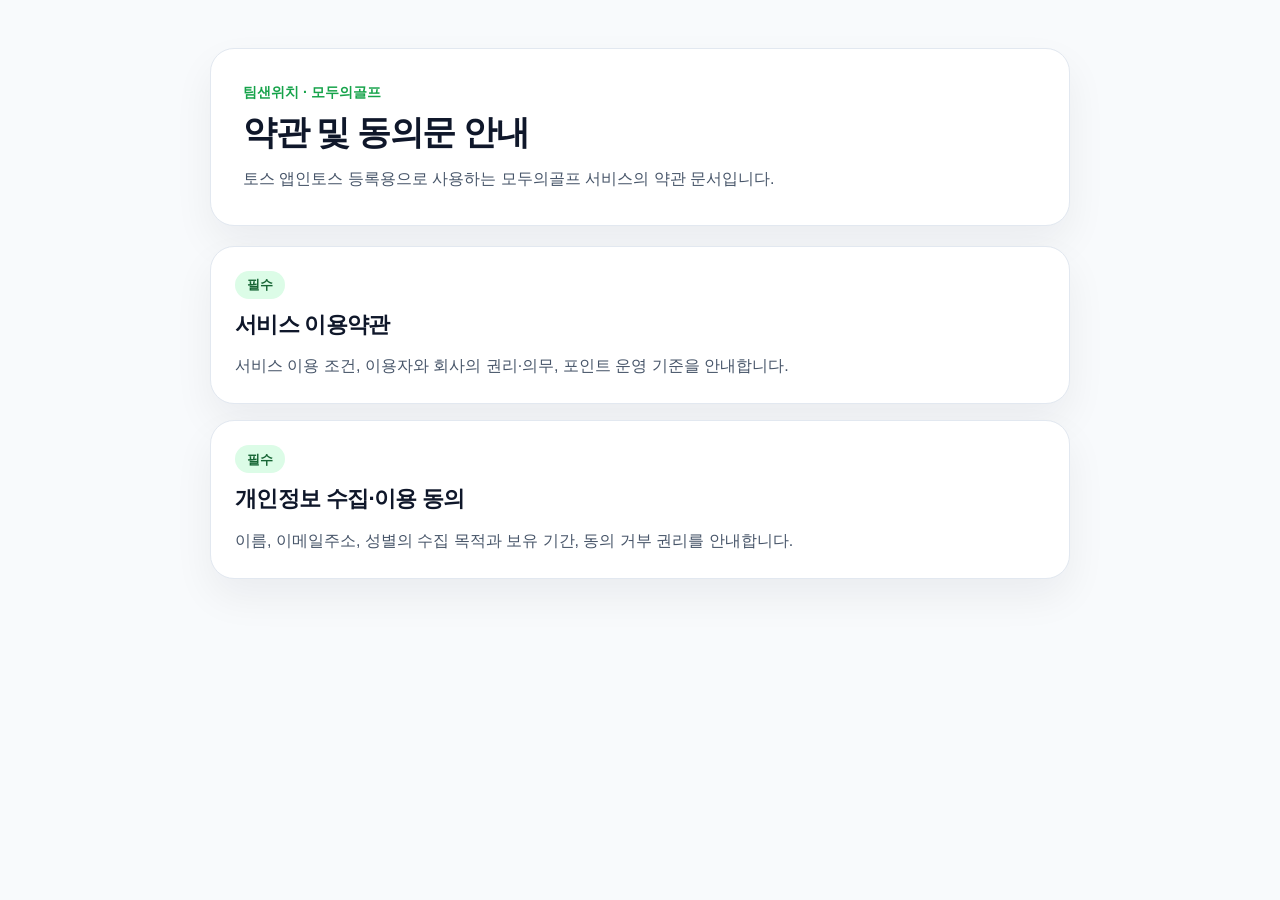
==== index.html @ dad9a674 "Add modugolf legal pages" ====
<!doctype html>
<html lang="ko">
  <head>
    <meta charset="UTF-8" />
    <meta name="viewport" content="width=device-width, initial-scale=1.0" />
    <title>모두의골프 약관 안내</title>
    <link rel="stylesheet" href="./styles.css" />
  </head>
  <body>
    <main class="page">
      <section class="hero">
        <p class="eyebrow">팀샌위치 · 모두의골프</p>
        <h1>약관 및 동의문 안내</h1>
        <p class="lead">토스 앱인토스 등록용으로 사용하는 모두의골프 서비스의 약관 문서입니다.</p>
      </section>
      <section class="card-list">
        <a class="doc-card" href="./terms.html">
          <span class="doc-tag">필수</span>
          <strong>서비스 이용약관</strong>
          <p>서비스 이용 조건, 이용자와 회사의 권리·의무, 포인트 운영 기준을 안내합니다.</p>
        </a>
        <a class="doc-card" href="./privacy-consent.html">
          <span class="doc-tag">필수</span>
          <strong>개인정보 수집·이용 동의</strong>
          <p>이름, 이메일주소, 성별의 수집 목적과 보유 기간, 동의 거부 권리를 안내합니다.</p>
        </a>
      </section>
    </main>
  </body>
</html>
---- styles.css ----
* { box-sizing: border-box; }
html, body {
  margin: 0;
  padding: 0;
  background: #f8fafc;
  color: #0f172a;
  font-family: "Pretendard", "Apple SD Gothic Neo", -apple-system, BlinkMacSystemFont, "Segoe UI", sans-serif;
  line-height: 1.65;
}
body { padding: 48px 20px 80px; }
.page { max-width: 860px; margin: 0 auto; }
.hero, .document, .doc-card {
  background: #ffffff;
  border: 1px solid #e2e8f0;
  border-radius: 24px;
  box-shadow: 0 18px 40px rgba(15, 23, 42, 0.06);
}
.hero { padding: 32px; }
.eyebrow { margin: 0 0 8px; color: #16a34a; font-size: 14px; font-weight: 700; }
h1 { margin: 0; font-size: 34px; line-height: 1.18; letter-spacing: -0.04em; }
.lead { margin: 14px 0 0; color: #475569; font-size: 16px; }
.card-list { display: grid; gap: 16px; margin-top: 20px; }
.doc-card { display: block; padding: 24px; color: inherit; text-decoration: none; }
.doc-card strong { display: block; margin-top: 8px; font-size: 22px; letter-spacing: -0.03em; }
.doc-card p { margin: 10px 0 0; color: #475569; }
.doc-tag {
  display: inline-flex; align-items: center; height: 28px; padding: 0 12px;
  border-radius: 999px; background: #dcfce7; color: #166534; font-size: 13px; font-weight: 700;
}
.document { padding: 32px; }
.doc-header { margin-bottom: 28px; }
.doc-header h1 { font-size: 30px; }
.meta { margin-top: 8px; color: #475569; font-size: 14px; }
h2 { margin: 28px 0 10px; font-size: 22px; line-height: 1.3; letter-spacing: -0.03em; }
ol, ul { margin: 10px 0; padding-left: 22px; }
li + li { margin-top: 6px; }
.home-link { display: inline-flex; align-items: center; gap: 8px; margin-bottom: 18px; color: #166534; text-decoration: none; font-weight: 700; }
.note { margin-top: 28px; padding: 18px; border-radius: 18px; background: #f8fafc; border: 1px solid #e2e8f0; color: #475569; font-size: 14px; }
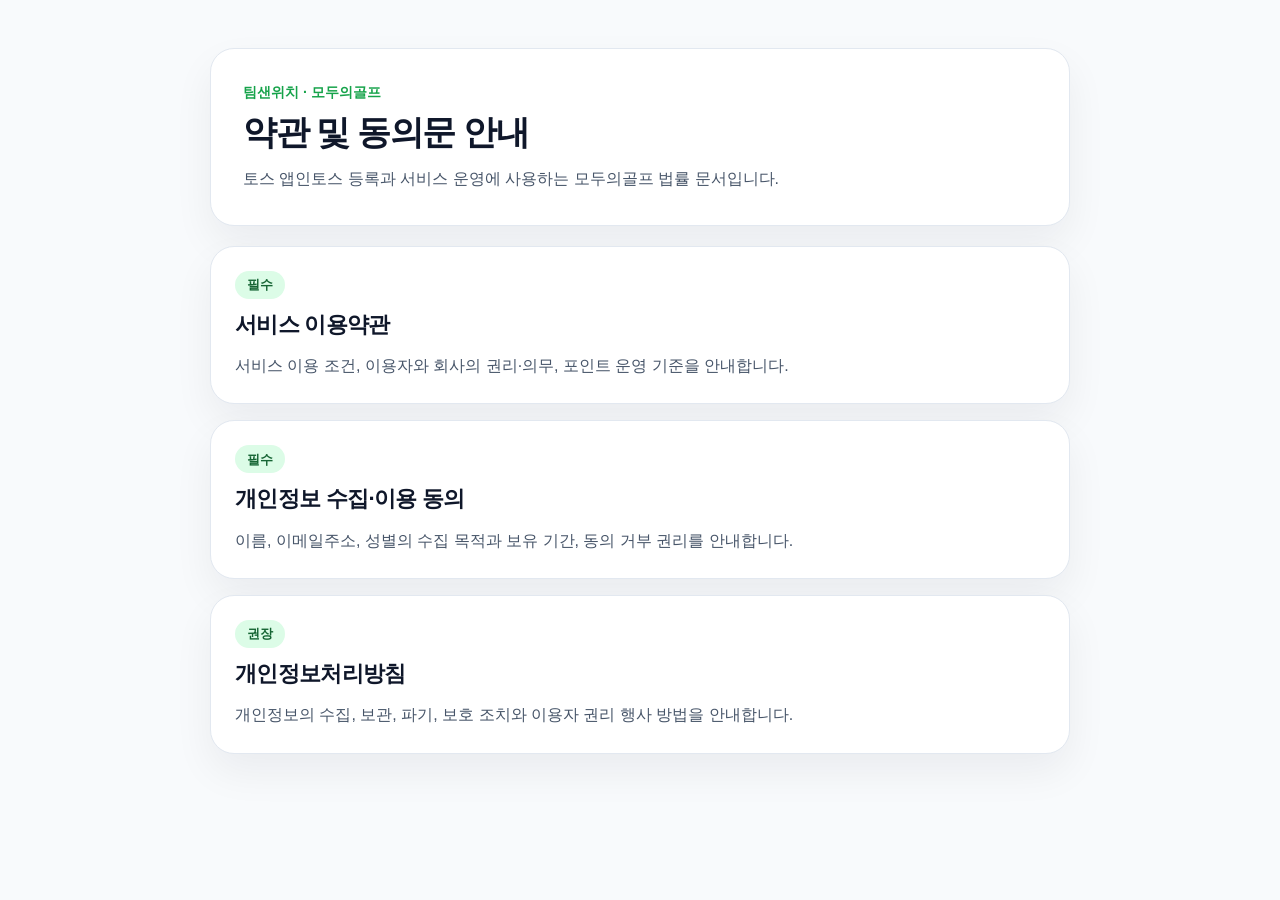
==== commit b86e997a: "Add privacy policy page" ====
--- a/index.html
+++ b/index.html
@@ -11,7 +11,7 @@
       <section class="hero">
         <p class="eyebrow">팀샌위치 · 모두의골프</p>
         <h1>약관 및 동의문 안내</h1>
-        <p class="lead">토스 앱인토스 등록용으로 사용하는 모두의골프 서비스의 약관 문서입니다.</p>
+        <p class="lead">토스 앱인토스 등록과 서비스 운영에 사용하는 모두의골프 법률 문서입니다.</p>
       </section>
       <section class="card-list">
         <a class="doc-card" href="./terms.html">
@@ -24,6 +24,11 @@
           <strong>개인정보 수집·이용 동의</strong>
           <p>이름, 이메일주소, 성별의 수집 목적과 보유 기간, 동의 거부 권리를 안내합니다.</p>
         </a>
+        <a class="doc-card" href="./privacy-policy.html">
+          <span class="doc-tag">권장</span>
+          <strong>개인정보처리방침</strong>
+          <p>개인정보의 수집, 보관, 파기, 보호 조치와 이용자 권리 행사 방법을 안내합니다.</p>
+        </a>
       </section>
     </main>
   </body>
